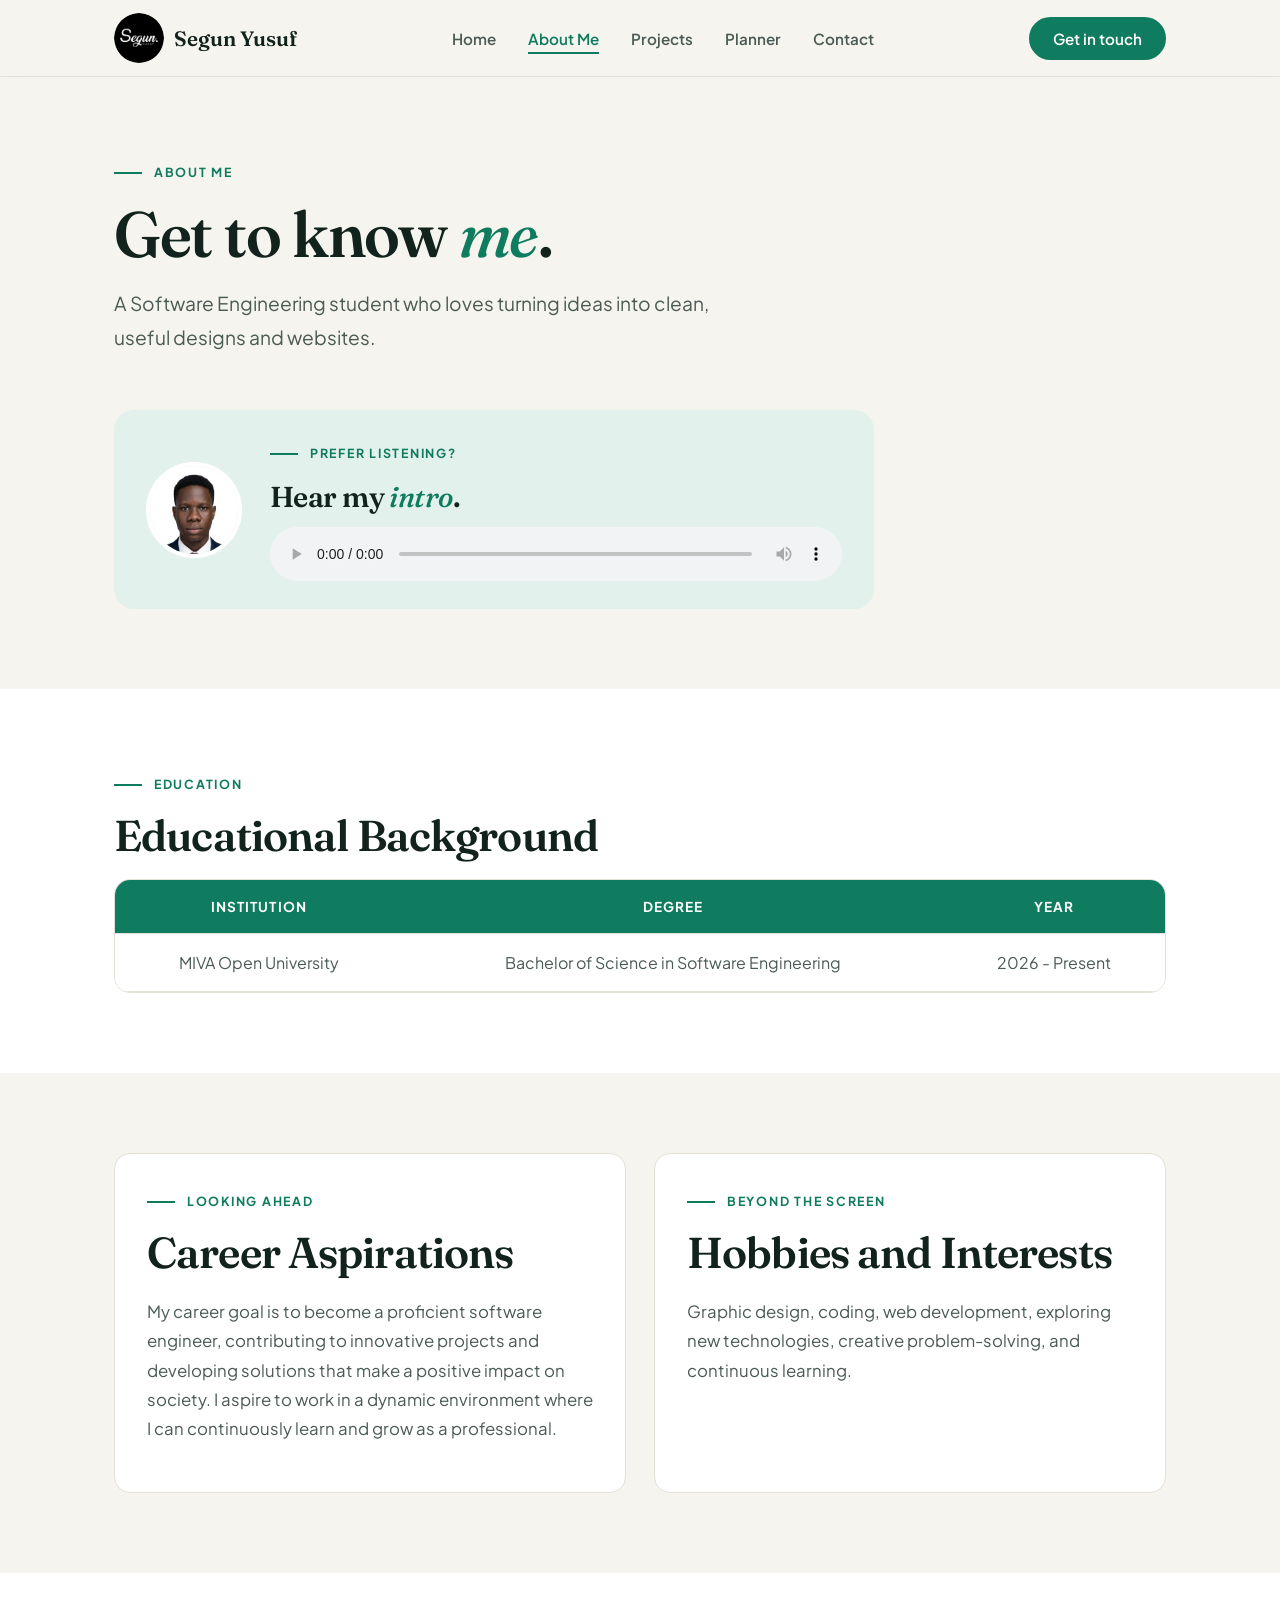
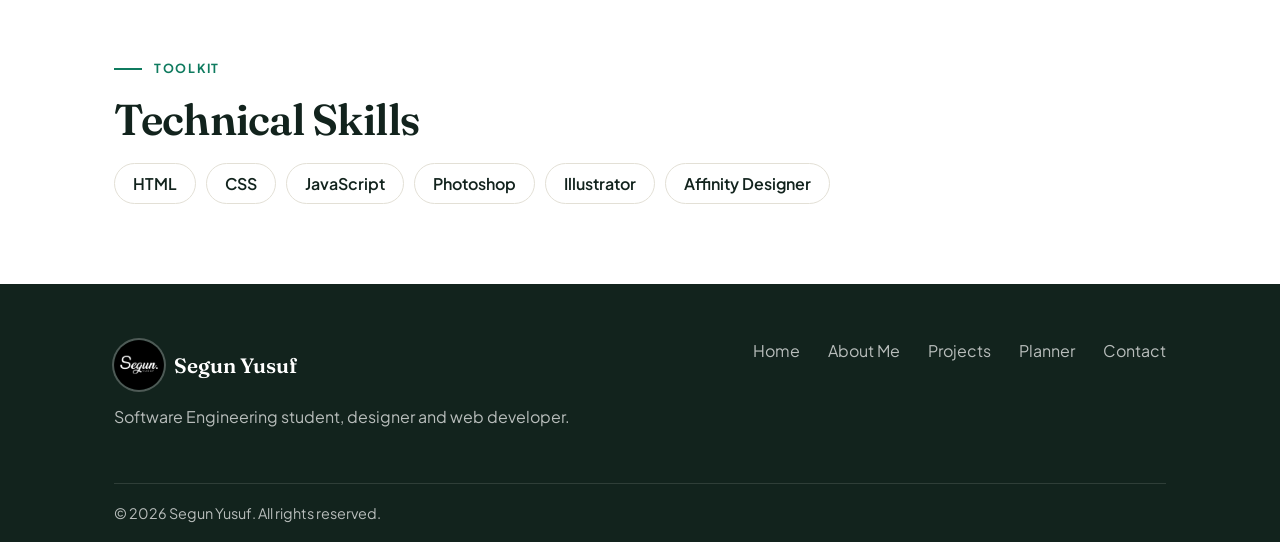
==== about.html @ a4484748 "Initial commit" ====
<!DOCTYPE html>
<html lang="en">

<head>
    <meta charset="UTF-8">
    <meta name="viewport" content="width=device-width, initial-scale=1.0">
    <title>About Me | Segun Yusuf</title>
    <link rel="icon" href="images/logo.png">
    <link rel="preconnect" href="https://fonts.googleapis.com">
    <link rel="preconnect" href="https://fonts.gstatic.com" crossorigin>
    <link href="https://fonts.googleapis.com/css2?family=Fraunces:ital,opsz,wght@0,9..144,500;0,9..144,600;1,9..144,500&family=Plus+Jakarta+Sans:wght@400;500;600;700;800&display=swap" rel="stylesheet">
    <link rel="stylesheet" href="style.css">
</head>

<body>
    <header class="site-header">
        <div class="container nav-bar">
            <a href="index.html" class="logo"><img src="images/logo.png" alt="" class="logo-mark">Segun Yusuf</a>
            <nav>
                <ul>
                    <li><a href="index.html">Home</a></li>
                    <li><a href="about.html" class="active">About Me</a></li>
                    <li><a href="projects.html">Projects</a></li>
                    <li><a href="planner.html">Planner</a></li>
                    <li><a href="contact.html">Contact</a></li>
                </ul>
            </nav>
            <a href="contact.html" class="btn nav-cta">Get in touch</a>
        </div>
    </header>

    <main>
        <section class="page-header">
            <div class="container">
                <p class="eyebrow">About me</p>
                <h1>Get to know <em>me</em>.</h1>
                <p class="lead">A Software Engineering student who loves turning ideas into clean, useful designs and
                    websites.</p>
            </div>
        </section>

        <!-- Audio intro (multimedia requirement) -->
        <section class="audio-section">
            <div class="container">
                <div class="audio-card">
                    <img src="images/f3.png" alt="Portrait of Segun Yusuf" class="audio-photo">
                    <div class="audio-body">
                        <p class="eyebrow">Prefer listening?</p>
                        <h2>Hear my <em>intro</em>.</h2>
                        <audio controls>
                            <source src="intro.mp3" type="audio/mpeg">
                            <source src="intro.m4a" type="audio/mp4">
                            Your browser does not support audio.
                        </audio>
                    </div>
                </div>
            </div>
        </section>

        <section class="band-white">
            <div class="container">
                <p class="eyebrow">Education</p>
                <h2>Educational Background</h2>
                <div class="table-wrap">
                    <table>
                        <tr>
                            <th>Institution</th>
                            <th>Degree</th>
                            <th>Year</th>
                        </tr>
                        <tr>
                            <td>MIVA Open University</td>
                            <td>Bachelor of Science in Software Engineering</td>
                            <td>2026 - Present</td>
                        </tr>
                    </table>
                </div>
            </div>
        </section>

        <section>
            <div class="container grid-2">
                <div class="info-card">
                    <p class="eyebrow">Looking ahead</p>
                    <h2>Career Aspirations</h2>
                    <p>My career goal is to become a proficient software engineer, contributing to innovative projects
                        and developing solutions that make a positive impact on society. I aspire to work in a dynamic
                        environment where I can continuously learn and grow as a professional.</p>
                </div>
                <div class="info-card">
                    <p class="eyebrow">Beyond the screen</p>
                    <h2>Hobbies and Interests</h2>
                    <p>Graphic design, coding, web development, exploring new technologies, creative problem-solving,
                        and continuous learning.</p>
                </div>
            </div>
        </section>

        <section class="band-white">
            <div class="container">
                <p class="eyebrow">Toolkit</p>
                <h2>Technical Skills</h2>
                <ul class="pill-list">
                    <li>HTML</li>
                    <li>CSS</li>
                    <li>JavaScript</li>
                    <li>Photoshop</li>
                    <li>Illustrator</li>
                    <li>Affinity Designer</li>
                </ul>
            </div>
        </section>
    </main>

    <footer class="site-footer">
        <div class="container footer-inner">
            <div>
                <a href="index.html" class="logo"><img src="images/logo.png" alt="" class="logo-mark">Segun Yusuf</a>
                <p>Software Engineering student, designer and web developer.</p>
            </div>
            <ul class="footer-links">
                <li><a href="index.html">Home</a></li>
                <li><a href="about.html">About Me</a></li>
                <li><a href="projects.html">Projects</a></li>
                <li><a href="planner.html">Planner</a></li>
                <li><a href="contact.html">Contact</a></li>
            </ul>
        </div>
        <div class="container footer-bottom">
            <p>&copy; 2026 Segun Yusuf. All rights reserved.</p>
        </div>
    </footer>
</body>

</html>
---- style.css ----
/* =========================================================
   1. COLOUR AND FONT VARIABLES
   Change a colour here once and it updates across the whole site.
   ========================================================= */
:root {
    --green: #0f7b5f;        /* main accent: buttons, links, highlights */
    --green-dark: #0a5c47;   /* hover colour for buttons */
    --green-soft: #e2f1eb;   /* light green backgrounds (tags, icons) */
    --green-light: #7fd3b2;  /* green used on dark backgrounds */
    --ink: #12231d;          /* headings and dark sections */
    --text: #4b5a54;         /* paragraph text */
    --muted: #84918b;        /* small, less important text */
    --bg: #f6f4ee;           /* warm off-white page background */
    --white: #ffffff;
    --line: #e3e0d6;         /* borders */
    --red: #c8372d;          /* delete buttons and errors */

    --font-heading: 'Fraunces', Georgia, serif;
    --font-body: 'Plus Jakarta Sans', Arial, sans-serif;

    --radius: 16px;
    --shadow: 0 10px 30px rgba(18, 35, 29, 0.08);
}

/* =========================================================
   2. BASE STYLES
   ========================================================= */
* {
    box-sizing: border-box;
}

body {
    font-family: var(--font-body);
    margin: 0;
    padding: 0;
    min-height: 100vh;
    display: flex;
    flex-direction: column;
    background-color: var(--bg);
    color: var(--ink);
}

main {
    flex: 1;
    width: 100%;
}

img {
    max-width: 100%;
    display: block;
}

a {
    color: var(--green);
    text-decoration: none;
    transition: color 0.3s ease;
}

.container {
    max-width: 1100px;
    margin: 0 auto;
    padding: 0 24px;
}

section {
    padding: 80px 0;
}

/* =========================================================
   3. TYPOGRAPHY
   ========================================================= */
h1,
h2 {
    font-family: var(--font-heading);
    font-weight: 600;
    color: var(--ink);
    letter-spacing: -0.02em;
    margin: 0 0 20px;
}

h1 {
    font-size: clamp(2.4rem, 5vw, 4rem);
    line-height: 1.05;
}

h2 {
    font-size: clamp(1.9rem, 3.4vw, 2.7rem);
    line-height: 1.1;
}

h3 {
    font-size: 1.2rem;
    font-weight: 700;
    color: var(--ink);
    margin: 0 0 10px;
}

/* The highlighted word in a heading, e.g. "Get to know <em>me</em>" */
h1 em,
h2 em {
    font-style: italic;
    font-weight: 500;
    color: var(--green);
}

main p {
    color: var(--text);
    font-size: 1.05rem;
    line-height: 1.75;
    margin: 0 0 16px;
}

main p.lead {
    font-size: 1.2rem;
    max-width: 620px;
}

/* Small label above a heading, e.g. "— ABOUT ME" */
.eyebrow {
    display: inline-flex;
    align-items: center;
    gap: 12px;
    font-size: 0.78rem;
    font-weight: 700;
    letter-spacing: 0.14em;
    text-transform: uppercase;
    color: var(--green);
    margin: 0 0 16px;
}

.eyebrow::before {
    content: "";
    width: 28px;
    height: 2px;
    background-color: var(--green);
}

/* =========================================================
   4. BUTTONS
   ========================================================= */
button,
.btn {
    display: inline-block;
    background-color: var(--green);
    color: var(--white);
    border: 2px solid var(--green);
    border-radius: 999px;
    padding: 12px 26px;
    font-family: var(--font-body);
    font-size: 1rem;
    font-weight: 600;
    cursor: pointer;
    transition: background-color 0.3s ease, border-color 0.3s ease, color 0.3s ease, transform 0.3s ease;
}

button:hover,
.btn:hover {
    background-color: var(--green-dark);
    border-color: var(--green-dark);
    color: var(--white);
    transform: translateY(-2px);
}

/* A see-through button with a green outline */
.btn-outline {
    background-color: transparent;
    color: var(--green);
}

/* A white button for dark backgrounds */
.btn-light {
    background-color: var(--white);
    border-color: var(--white);
    color: var(--ink);
}

.btn-light:hover {
    background-color: var(--ink);
    border-color: var(--ink);
    color: var(--white);
}

/* =========================================================
   5. HEADER AND NAVIGATION
   ========================================================= */
.site-header {
    position: sticky;      /* stays at the top while you scroll */
    top: 0;
    z-index: 10;
    background-color: rgba(246, 244, 238, 0.92);
    backdrop-filter: blur(10px);
    border-bottom: 1px solid var(--line);
}

.nav-bar {
    display: flex;
    align-items: center;
    justify-content: space-between;
    gap: 24px;
    min-height: 76px;
}

.logo {
    display: flex;
    align-items: center;
    gap: 10px;
    font-family: var(--font-heading);
    font-size: 1.3rem;
    font-weight: 600;
    color: var(--ink);
}

/* Your round logo image */
.logo-mark {
    width: 50px;
    height: 50px;
    border-radius: 50%;
    transition: transform 0.4s ease;
}

.logo:hover .logo-mark {
    transform: rotate(-8deg) scale(1.05);
}

nav ul {
    list-style-type: none;
    margin: 0;
    padding: 0;
    display: flex;
    gap: 32px;
    flex-wrap: wrap;
    justify-content: center;
}

nav a {
    position: relative;
    color: var(--text);
    font-weight: 600;
    font-size: 0.95rem;
    padding: 6px 0;
}

/* The green line under each link: hidden until hover */
nav a::after {
    content: "";
    position: absolute;
    left: 0;
    bottom: 0;
    width: 100%;
    height: 2px;
    background-color: var(--green);
    transform: scaleX(0);
    transition: transform 0.3s ease;
}

nav a:hover,
nav a.active {
    color: var(--green);
}

nav a:hover::after,
nav a.active::after {
    transform: scaleX(1);
}

.nav-cta {
    padding: 10px 22px;
    font-size: 0.95rem;
}

/* =========================================================
   6. HOMEPAGE HERO
   ========================================================= */
.hero-section {
    padding: 90px 0 100px;
}

.hero {
    display: flex;
    align-items: center;
    justify-content: space-between;
    gap: 64px;
}

.hero-text {
    flex: 1;
    animation: rise 0.7s ease both;
}

.hero-buttons {
    display: flex;
    flex-wrap: wrap;
    gap: 14px;
    margin-top: 28px;
}

.hero-photo {
    flex: 0 0 auto;
    animation: rise 0.7s ease 0.15s both;
}

.hero-photo img {
    width: 340px;
    aspect-ratio: 1 / 1;
    object-fit: cover;
    border-radius: 24px;
    background-color: var(--white);
    box-shadow: 18px 18px 0 var(--green);   /* the solid green block behind the photo */
}

/* Fade-and-rise animation used on page load */
@keyframes rise {
    from {
        opacity: 0;
        transform: translateY(18px);
    }
    to {
        opacity: 1;
        transform: translateY(0);
    }
}

/* =========================================================
   7. PAGE HEADERS (top of About, Projects, Planner, Contact)
   ========================================================= */
.page-header {
    padding: 80px 0 40px;
}

.page-header .container {
    animation: rise 0.7s ease both;
}

/* =========================================================
   8. BANDS (full-width coloured sections)
   ========================================================= */
.band-white {
    background-color: var(--white);
}

.band-green {
    background-color: var(--green);
}

.band-green h2 {
    color: var(--white);
}

.band-green h2 em,
.band-green .eyebrow {
    color: #c6f1df;
}

.band-green .eyebrow::before {
    background-color: #c6f1df;
}

.band-green p {
    color: rgba(255, 255, 255, 0.85);
}

/* Section heading row: heading on the left, short text on the right */
.section-intro {
    display: flex;
    justify-content: space-between;
    align-items: flex-end;
    gap: 40px;
    margin-bottom: 44px;
}

.section-intro p {
    max-width: 380px;
}

/* "Let's talk" call-to-action band */
.cta {
    display: flex;
    align-items: center;
    justify-content: space-between;
    gap: 32px;
}

.cta h2 {
    margin-bottom: 8px;
}

/* =========================================================
   9. CARDS
   ========================================================= */
.cards {
    display: grid;
    grid-template-columns: repeat(auto-fit, minmax(260px, 1fr));
    gap: 28px;
}

.card {
    display: flex;              /* stacks the card's content so the link */
    flex-direction: column;     /* can sit at the very bottom */
    align-items: flex-start;
    background-color: var(--white);
    padding: 28px;
    border-radius: var(--radius);
    border: 1px solid var(--line);
    box-shadow: var(--shadow);
    transition: transform 0.3s ease, box-shadow 0.3s ease;
}

.card:hover {
    transform: translateY(-6px);
    box-shadow: 0 18px 40px rgba(18, 35, 29, 0.12);
}

.card-icon {
    width: 52px;
    height: 52px;
    border-radius: 50%;
    background-color: var(--green-soft);
    color: var(--green);
    display: grid;
    place-items: center;
    margin-bottom: 22px;
}

.card img {
    width: 100%;
    height: 240px;
    object-fit: cover;
    object-position: top;
    border-radius: 10px;
    margin-bottom: 20px;
}

.card-link {
    margin-top: auto;    /* pushes the link to the bottom so all three line up */
    font-weight: 700;
}

.card-link:hover {
    color: var(--green-dark);
}

/* Simple white box used on the About page */
.info-card {
    background-color: var(--white);
    padding: 32px;
    border-radius: var(--radius);
    border: 1px solid var(--line);
}

.grid-2 {
    display: grid;
    grid-template-columns: repeat(auto-fit, minmax(280px, 1fr));
    gap: 28px;
}

/* =========================================================
   10. PILLS AND TAGS (lists shown as rounded labels)
   ========================================================= */
.pill-list,
.tags {
    list-style: none;
    padding: 0;
    margin: 0;
    display: flex;
    flex-wrap: wrap;
    gap: 10px;
}

.pill-list li {
    background-color: var(--white);
    border: 1px solid var(--line);
    border-radius: 999px;
    padding: 9px 18px;
    font-weight: 600;
    color: var(--ink);
    transition: border-color 0.3s ease, color 0.3s ease;
}

.pill-list li:hover {
    border-color: var(--green);
    color: var(--green);
}

.tags {
    margin-bottom: 14px;
}

.tags li {
    background-color: var(--green-soft);
    color: var(--green-dark);
    border-radius: 999px;
    padding: 5px 12px;
    font-size: 0.8rem;
    font-weight: 700;
}

/* Strip of tools under the homepage hero */
.tools-strip {
    padding: 28px 0;
    border-top: 1px solid var(--line);
    border-bottom: 1px solid var(--line);
}

.tools-strip .container {
    display: flex;
    align-items: center;
    gap: 24px;
    flex-wrap: wrap;
}

.tools-label {
    font-size: 0.78rem;
    font-weight: 700;
    letter-spacing: 0.14em;
    text-transform: uppercase;
    color: var(--muted);
}

.tools-strip .pill-list li {
    background-color: var(--bg);
}

/* =========================================================
   11. TABLE (About page)
   ========================================================= */
.table-wrap {
    overflow-x: auto;    /* lets the table scroll sideways on small phones */
    border: 1px solid var(--line);
    border-radius: var(--radius);
}

table {
    border-collapse: collapse;
    width: 100%;
    background-color: var(--white);
}

th,
td {
    padding: 18px 20px;
    text-align: center;
    border-bottom: 1px solid var(--line);
}

th {
    background-color: var(--green);
    color: var(--white);
    font-size: 0.85rem;
    letter-spacing: 0.08em;
    text-transform: uppercase;
}

td {
    color: var(--text);
}

/* =========================================================
   12. AUDIO INTRO (About page)
   ========================================================= */
.audio-section {
    padding-top: 0;
}

.audio-card {
    display: flex;
    align-items: center;
    gap: 28px;
    max-width: 760px;
    background-color: var(--green-soft);
    padding: 28px 32px;
    border-radius: 20px;
}

.audio-photo {
    width: 96px;
    height: 96px;
    border-radius: 50%;
    object-fit: cover;
    border: 4px solid var(--white);
    background-color: var(--white);
    flex-shrink: 0;    /* stops the photo from getting squashed */
}

.audio-body {
    flex: 1;
    min-width: 0;
}

.audio-body h2 {
    font-size: 1.8rem;
    margin-bottom: 14px;
}

audio {
    width: 100%;
    display: block;
}

/* =========================================================
   13. FORMS (Contact page)
   ========================================================= */
.contact-layout {
    display: grid;
    grid-template-columns: 1fr 1.3fr;
    gap: 56px;
    align-items: start;
}

.form-card {
    background-color: var(--white);
    padding: 36px;
    border-radius: 20px;
    border: 1px solid var(--line);
    box-shadow: var(--shadow);
}

.check-list {
    list-style: none;
    padding: 0;
    margin: 24px 0 0;
}

.check-list li {
    position: relative;
    padding-left: 30px;
    margin-bottom: 12px;
    color: var(--text);
    font-weight: 500;
}

.check-list li::before {
    content: "✓";
    position: absolute;
    left: 0;
    color: var(--green);
    font-weight: 800;
}

form {
    display: flex;
    flex-direction: column;
    gap: 8px;
}

label {
    font-weight: 600;
    font-size: 0.9rem;
    margin-top: 10px;
}

input,
textarea {
    padding: 14px 16px;
    border: 1px solid var(--line);
    border-radius: 12px;
    background-color: #fbfaf7;
    font-size: 1rem;
    font-family: inherit;
    color: var(--ink);
    transition: border-color 0.3s ease, box-shadow 0.3s ease;
}

input:focus,
textarea:focus {
    outline: none;
    border-color: var(--green);
    box-shadow: 0 0 0 4px var(--green-soft);
}

form button {
    align-self: flex-start;
    margin-top: 14px;
}

#form-message {
    margin: 6px 0 0;
}

#form-message:empty {
    display: none;
}

.error {
    color: var(--red);
    font-weight: 700;
}

.success {
    color: var(--green);
    font-weight: 700;
}

/* =========================================================
   14. ACADEMIC PLANNER
   ========================================================= */
.planner-layout {
    display: grid;
    grid-template-columns: minmax(0, 1.7fr) minmax(0, 1fr);
    gap: 32px;
    align-items: start;
}

.planner-card {
    background-color: var(--white);
    padding: 36px;
    border-radius: 20px;
    border: 1px solid var(--line);
    box-shadow: var(--shadow);
}

.task-form {
    flex-direction: row;
}

.task-form input {
    flex: 1;
    min-width: 0;    /* lets the box shrink on small phones */
}

.task-form button {
    margin-top: 0;
    align-self: stretch;
}

#task-list {
    list-style-type: none;
    padding: 0;
    margin: 24px 0 0;
}

/* Message shown when the list is empty */
#task-list:empty::before {
    content: "No tasks yet. Add your first one above.";
    display: block;
    text-align: center;
    padding: 28px;
    color: var(--muted);
    border: 2px dashed var(--line);
    border-radius: 14px;
}

.task {
    display: flex;
    align-items: center;
    gap: 10px;
    background-color: var(--bg);
    padding: 14px 16px;
    margin-bottom: 10px;
    border-radius: 12px;
    border-left: 4px solid var(--line);
    transition: border-color 0.3s ease;
}

.task span {
    flex: 1;
    font-weight: 500;
}

.task button {
    padding: 7px 16px;
    font-size: 0.85rem;
}

.task.completed {
    border-left-color: var(--green);
}

.task.completed span {
    text-decoration: line-through;
    color: var(--muted);
}

.delete-btn {
    background-color: transparent;
    border-color: var(--red);
    color: var(--red);
}

.delete-btn:hover {
    background-color: var(--red);
    border-color: var(--red);
}

/* "How it works" box beside the planner */
.planner-tips {
    background-color: var(--green-soft);
    padding: 32px;
    border-radius: 20px;
}

.steps {
    list-style: none;
    counter-reset: step;    /* starts a counter at 0 for the numbered circles */
    padding: 0;
    margin: 0;
}

.steps li {
    counter-increment: step;    /* adds 1 for each step */
    position: relative;
    padding-left: 48px;
    margin-bottom: 20px;
    color: var(--text);
    line-height: 1.6;
}

.steps li:last-child {
    margin-bottom: 0;
}

.steps li::before {
    content: counter(step);     /* shows the number: 1, 2, 3 */
    position: absolute;
    left: 0;
    top: -3px;
    width: 32px;
    height: 32px;
    border-radius: 50%;
    background-color: var(--green);
    color: var(--white);
    display: grid;
    place-items: center;
    font-weight: 700;
    font-size: 0.9rem;
}

.steps strong {
    color: var(--ink);
}

/* =========================================================
   15. FOOTER
   ========================================================= */
.site-footer {
    background-color: var(--ink);
    color: rgba(255, 255, 255, 0.7);
    padding-top: 56px;
}

.footer-inner {
    display: flex;
    justify-content: space-between;
    align-items: flex-start;
    gap: 32px;
    flex-wrap: wrap;
    padding-bottom: 40px;
}

.site-footer .logo {
    color: var(--white);
    margin-bottom: 12px;
}

/* Thin light ring so the black logo still stands out on the dark footer */
.site-footer .logo-mark {
    box-shadow: 0 0 0 2px rgba(255, 255, 255, 0.25);
}

.footer-links {
    list-style: none;
    padding: 0;
    margin: 0;
    display: flex;
    flex-wrap: wrap;
    gap: 12px 28px;
}

.footer-links a {
    color: rgba(255, 255, 255, 0.7);
}

.footer-links a:hover {
    color: var(--green-light);
}

.footer-bottom p {
    margin: 0;
    padding: 20px 0;
    border-top: 1px solid rgba(255, 255, 255, 0.12);
    font-size: 0.9rem;
}

/* =========================================================
   16. RESPONSIVE DESIGN (tablets and phones)
   ========================================================= */
@media (max-width: 860px) {
    .nav-bar {
        flex-wrap: wrap;
        padding: 12px 24px;
        min-height: auto;
    }

    /* Move the links onto their own row under the logo */
    nav {
        order: 3;
        width: 100%;
    }

    nav ul {
        gap: 22px;
    }

    .contact-layout,
    .planner-layout {
        grid-template-columns: minmax(0, 1fr);
        gap: 40px;
    }
}

@media (max-width: 768px) {
    section {
        padding: 56px 0;
    }

    .hero-section {
        padding: 48px 0 64px;
    }

    /* Photo on top, text underneath, everything centred */
    .hero {
        flex-direction: column-reverse;
        text-align: center;
        gap: 40px;
    }

    .hero-buttons {
        justify-content: center;
    }

    .hero-photo img {
        width: 240px;
        box-shadow: 12px 12px 0 var(--green);
    }

    .page-header {
        padding: 56px 0 24px;
    }

    .section-intro,
    .cta {
        flex-direction: column;
        align-items: flex-start;
        gap: 16px;
    }

    .form-card,
    .planner-card {
        padding: 24px;
    }

    /* Audio card: photo on top, everything centred */
    .audio-card {
        flex-direction: column;
        text-align: center;
        padding: 28px 20px;
    }

    .audio-body {
        width: 100%;
    }
}

@media (max-width: 560px) {
    .container {
        padding: 0 16px;
    }

    .nav-bar {
        padding: 12px 16px;
    }

    /* Contact is already in the menu, so hide the extra button */
    .nav-cta {
        display: none;
    }

    nav ul {
        gap: 18px;
    }

    nav a {
        font-size: 0.9rem;
    }

    .logo-mark {
        width: 42px;
        height: 42px;
    }

    .footer-links {
        gap: 10px 20px;
    }

    .task {
        flex-wrap: wrap;
    }

    .task span {
        flex-basis: 100%;
    }
}

/* Turn off animations for people who prefer less motion */
@media (prefers-reduced-motion: reduce) {
    * {
        animation: none !important;
        transition: none !important;
    }
}
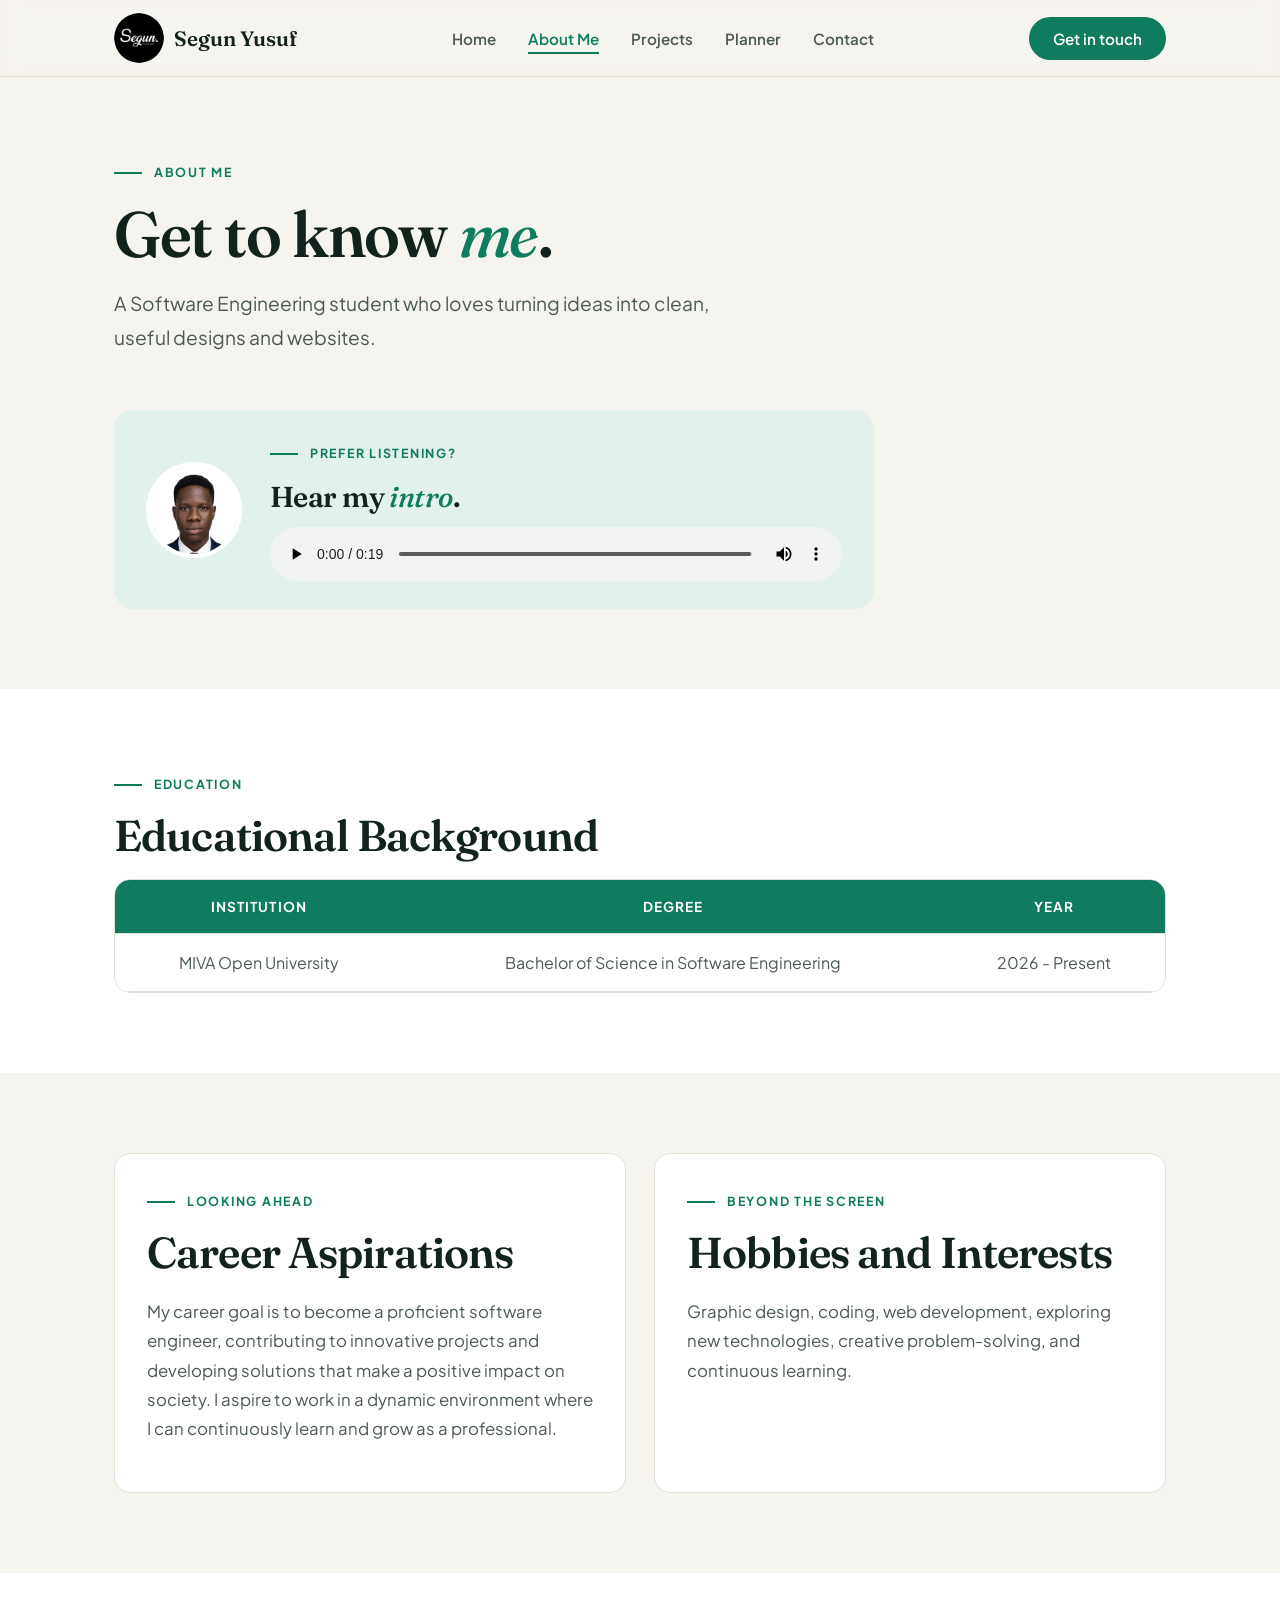
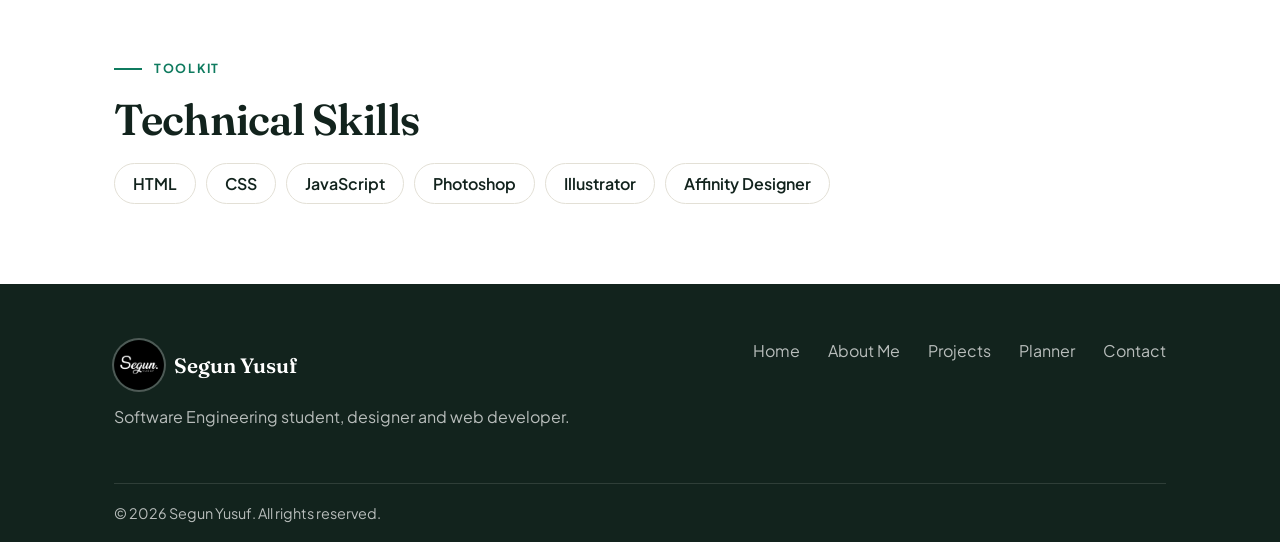
==== commit d50956b9: "Fix audio and add live link" ====
--- a/about.html
+++ b/about.html
@@ -49,7 +49,7 @@
                         <h2>Hear my <em>intro</em>.</h2>
                         <audio controls>
                             <source src="intro.mp3" type="audio/mpeg">
-                            <source src="intro.m4a" type="audio/mp4">
+                            <source src="Intro.m4a" type="audio/mp4">
                             Your browser does not support audio.
                         </audio>
                     </div>
